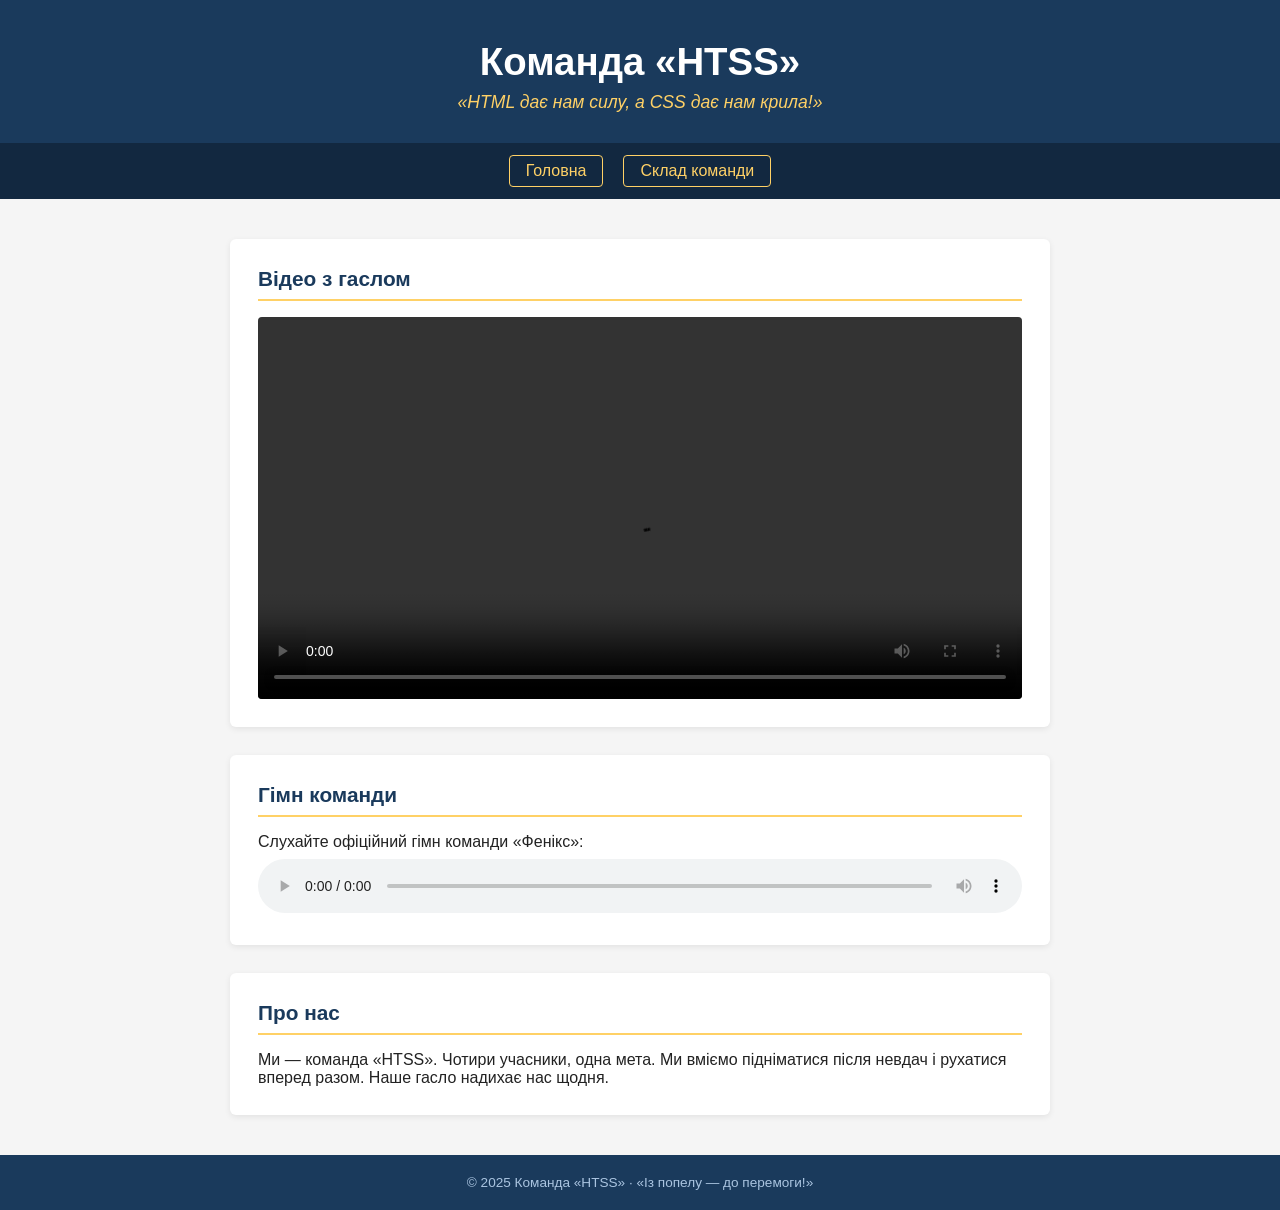
==== index.html @ d0646507 "init" ====
<!DOCTYPE html>
<html lang="uk">
<head>
  <meta charset="UTF-8" />
  <meta name="viewport" content="width=device-width, initial-scale=1.0" />
  <title>Команда «Фенікс»</title>
  <link rel="stylesheet" href="style.css" />
</head>
<body>

  <header>
    <h1>Команда «HTSS»</h1>
    <p class="slogan">«HTML  дає нам силу, а CSS дає нам крила!»</p>
  </header>

  <nav>
    <a href="index.html">Головна</a>
    <a href="team.html">Склад команди</a>
  </nav>

  <main>

    <section>
      <h2>Відео з гаслом</h2>
      <video src="" controls></video>
    </section>

    <section>
      <h2>Гімн команди</h2>
      <p>Слухайте офіційний гімн команди «Фенікс»:</p>
      <audio controls>
        <source src="" type="audio/mpeg" />
        Ваш браузер не підтримує аудіо.
      </audio>
    </section>

    <section>
      <h2>Про нас</h2>
      <p>
        Ми — команда «HTSS». Чотири учасники, одна мета.
        Ми вміємо підніматися після невдач і рухатися вперед разом.
        Наше гасло надихає нас щодня.
      </p>
    </section>

  </main>

  <footer>
    <p>© 2025 Команда «HTSS» · «Із попелу — до перемоги!»</p>
  </footer>

</body>
</html>
---- style.css ----
* {
  margin: 0;
  padding: 0;
  box-sizing: border-box;
}

body {
  font-family: Arial, sans-serif;
  background-color: #f5f5f5;
  color: #222;
}

/* ── Шапка ── */
header {
  background-color: #1a3a5c;
  color: white;
  text-align: center;
  padding: 40px 20px 30px;
}

header h1 {
  font-size: 2.4rem;
  margin-bottom: 8px;
}

header p.slogan {
  font-size: 1.1rem;
  font-style: italic;
  color: #ffd166;
}

/* ── Навігація ── */
nav {
  background-color: #122840;
  display: flex;
  justify-content: center;
  gap: 20px;
  padding: 12px;
}

nav a {
  color: #ffd166;
  text-decoration: none;
  font-size: 1rem;
  padding: 6px 16px;
  border: 1px solid #ffd166;
  border-radius: 4px;
  transition: background 0.2s;
}

nav a:hover {
  background-color: #ffd166;
  color: #122840;
}

/* ── Основний вміст ── */
main {
  max-width: 860px;
  margin: 40px auto;
  padding: 0 20px;
}

/* ── Секції ── */
section {
  background: white;
  border-radius: 6px;
  padding: 28px;
  margin-bottom: 28px;
  box-shadow: 0 2px 6px rgba(0, 0, 0, 0.08);
}

section h2 {
  font-size: 1.3rem;
  color: #1a3a5c;
  margin-bottom: 16px;
  border-bottom: 2px solid #ffd166;
  padding-bottom: 8px;
}

/* ── Відео ── */
video {
  width: 100%;
  border-radius: 4px;
  background: #ddd;
  min-height: 200px;
  display: block;
}

/* ── Аудіо ── */
audio {
  width: 100%;
  margin-top: 8px;
}

/* ── Список учасників ── */
.team-list {
  list-style: none;
  display: flex;
  flex-direction: column;
  gap: 14px;
}

.team-list li {
  background: #f0f6ff;
  border-left: 4px solid #1a3a5c;
  padding: 14px 18px;
  border-radius: 4px;
  font-size: 1rem;
}

.team-list li.captain {
  border-left-color: #ffd166;
  background: #fffbe6;
  font-weight: bold;
}

.team-list li span.badge {
  display: inline-block;
  font-size: 0.72rem;
  background: #ffd166;
  color: #333;
  padding: 2px 8px;
  border-radius: 3px;
  margin-left: 10px;
  font-weight: normal;
  vertical-align: middle;
}

/* ── Підвал ── */
footer {
  text-align: center;
  padding: 20px;
  background: #1a3a5c;
  color: #aac4e0;
  font-size: 0.85rem;
  margin-top: 40px;
}
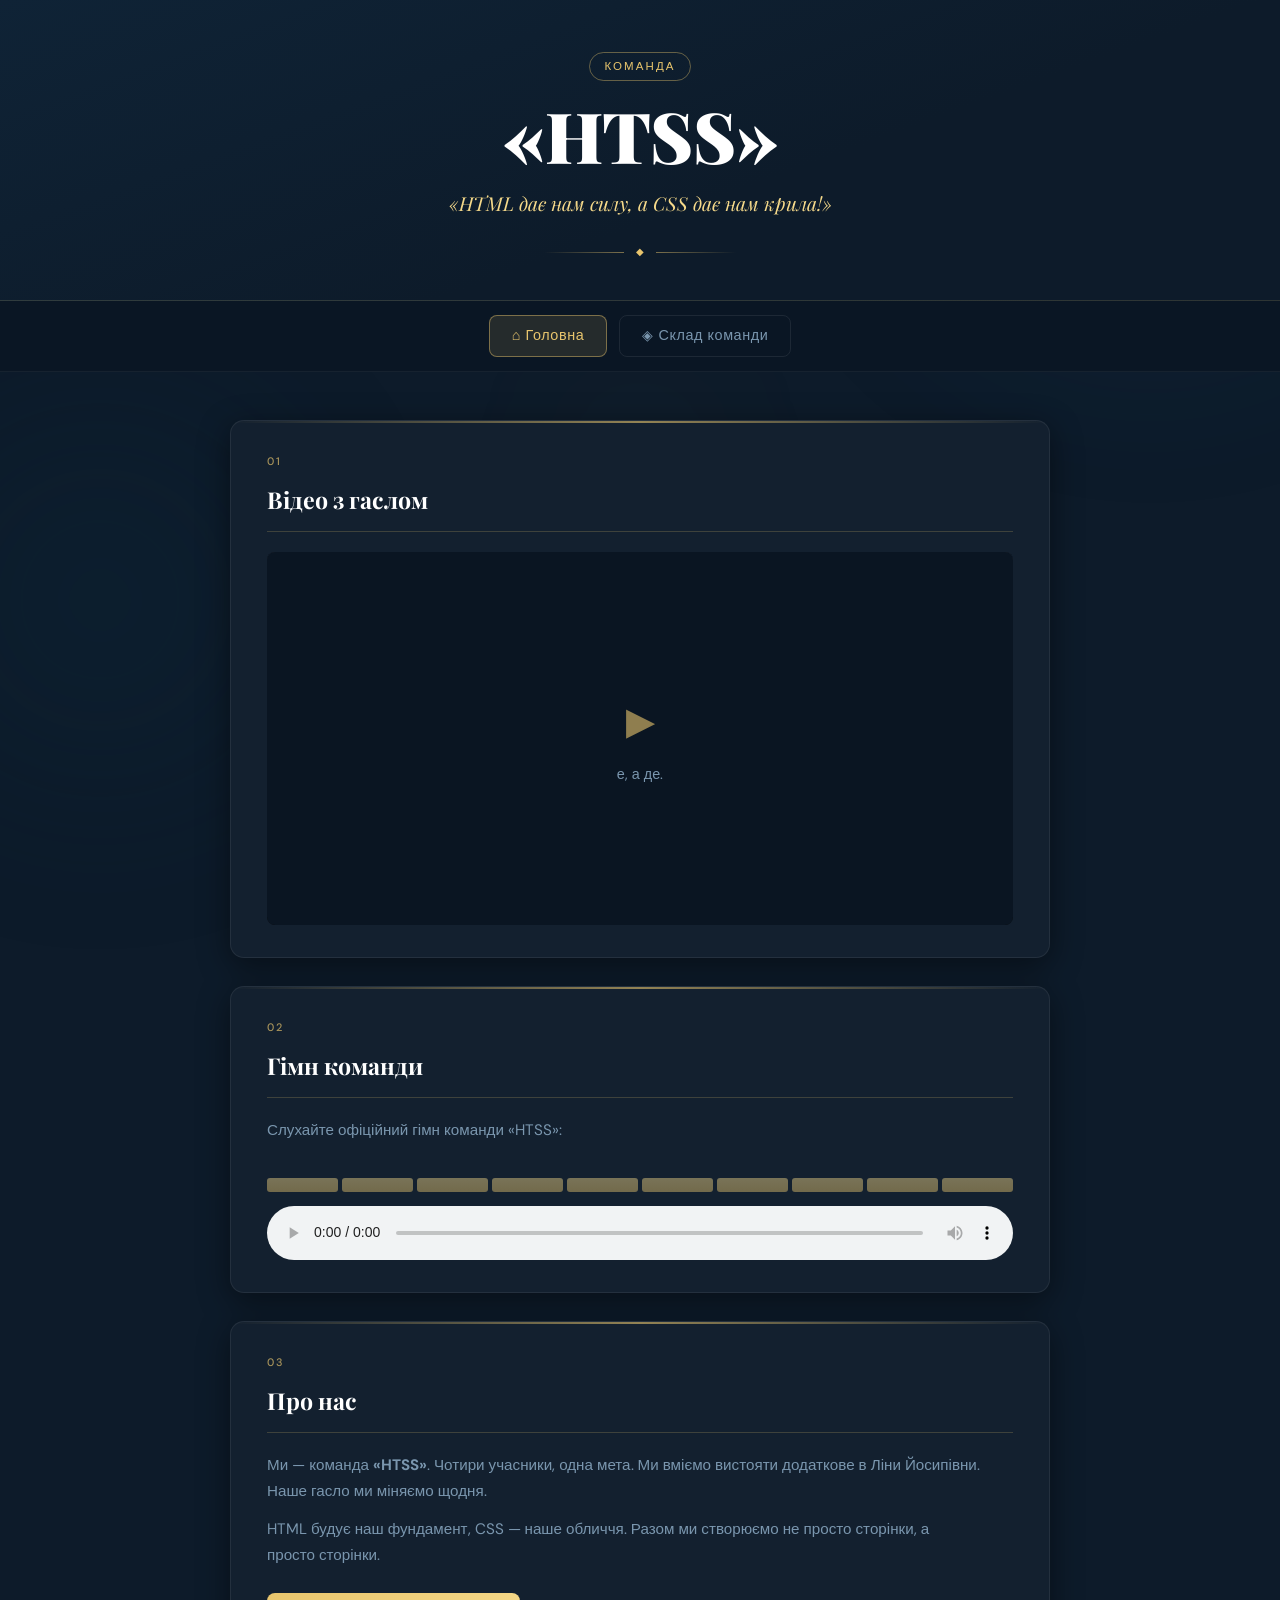
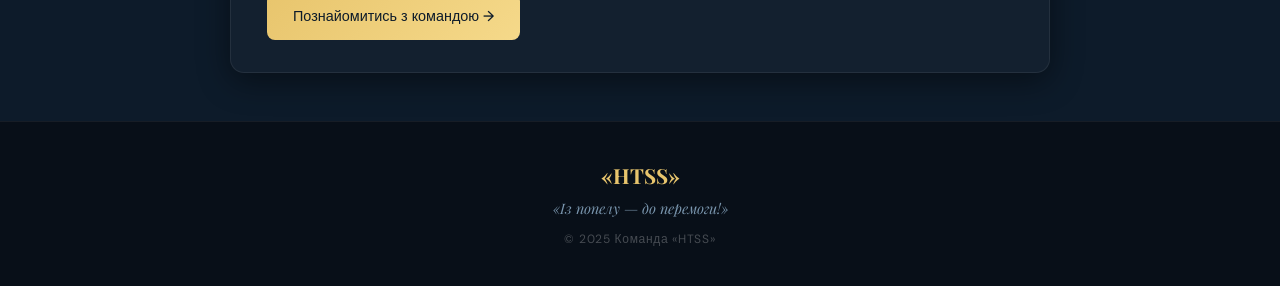
==== commit 3cf03b62: "other design" ====
--- a/index.html
+++ b/index.html
@@ -3,51 +3,103 @@
 <head>
   <meta charset="UTF-8" />
   <meta name="viewport" content="width=device-width, initial-scale=1.0" />
-  <title>Команда «Фенікс»</title>
+  <title>Команда «HTSS»</title>
+  <link rel="preconnect" href="https://fonts.googleapis.com" />
+  <link rel="preconnect" href="https://fonts.gstatic.com" crossorigin />
+  <link href="https://fonts.googleapis.com/css2?family=Playfair+Display:ital,wght@0,700;0,900;1,700&family=DM+Sans:wght@300;400;500&display=swap" rel="stylesheet" />
   <link rel="stylesheet" href="style.css" />
 </head>
 <body>
 
-  <header>
-    <h1>Команда «HTSS»</h1>
-    <p class="slogan">«HTML  дає нам силу, а CSS дає нам крила!»</p>
+  <div class="bg-orb orb-1"></div>
+  <div class="bg-orb orb-2"></div>
+  <div class="bg-orb orb-3"></div>
+
+  <header class="site-header">
+    <div class="header-inner">
+      <div class="header-badge reveal">Команда</div>
+      <h1 class="site-title reveal delay-1">«HTSS»</h1>
+      <p class="slogan reveal delay-2">«HTML дає нам силу, а CSS дає нам крила!»</p>
+      <div class="header-divider reveal delay-3"><span></span><span class="diamond">◆</span><span></span></div>
+    </div>
   </header>
 
-  <nav>
-    <a href="index.html">Головна</a>
-    <a href="team.html">Склад команди</a>
+  <nav class="site-nav reveal delay-3">
+    <a href="index.html" class="nav-link active">⌂ Головна</a>
+    <a href="team.html" class="nav-link">◈ Склад команди</a>
   </nav>
 
-  <main>
+  <main class="site-main">
 
-    <section>
-      <h2>Відео з гаслом</h2>
-      <video src="" controls></video>
+    <section class="card reveal delay-4">
+      <div class="card-label">01</div>
+      <h2 class="section-title">Відео з гаслом</h2>
+      <div class="video-wrapper">
+        <video src="" controls>Ваш браузер не підтримує відео.</video>
+        <div class="video-placeholder" id="vph"><span class="play-icon">▶</span><p>е, а де.</p></div>
+      </div>
     </section>
 
-    <section>
-      <h2>Гімн команди</h2>
-      <p>Слухайте офіційний гімн команди «Фенікс»:</p>
-      <audio controls>
-        <source src="" type="audio/mpeg" />
-        Ваш браузер не підтримує аудіо.
-      </audio>
+    <section class="card reveal delay-5">
+      <div class="card-label">02</div>
+      <h2 class="section-title">Гімн команди</h2>
+      <p class="section-text">Слухайте офіційний гімн команди «HTSS»:</p>
+      <div class="audio-wrapper">
+        <div class="audio-bars" id="audioBars">
+          <span></span><span></span><span></span><span></span><span></span>
+          <span></span><span></span><span></span><span></span><span></span>
+        </div>
+        <audio id="teamAudio" controls>
+          <source src="" type="audio/mpeg" />Ваш браузер не підтримує аудіо.
+        </audio>
+      </div>
     </section>
 
-    <section>
-      <h2>Про нас</h2>
-      <p>
-        Ми — команда «HTSS». Чотири учасники, одна мета.
-        Ми вміємо підніматися після невдач і рухатися вперед разом.
-        Наше гасло надихає нас щодня.
-      </p>
+    <section class="card reveal delay-4">
+      <div class="card-label">03</div>
+      <h2 class="section-title">Про нас</h2>
+      <div class="about-grid">
+        <div class="about-text">
+          <p class="section-text">Ми — команда <strong>«HTSS»</strong>. Чотири учасники, одна мета. Ми вміємо вистояти додаткове в Ліни Йосипівни. Наше гасло ми міняємо щодня.</p>
+          <p class="section-text" style="margin-top:12px">HTML будує наш фундамент, CSS — наше обличчя. Разом ми створюємо не просто сторінки, а просто сторінки.</p>
+        </div>
+        </div>
+      </div>
+      <a href="team.html" class="cta-btn">Познайомитись з командою →</a>
     </section>
 
   </main>
 
-  <footer>
-    <p>© 2025 Команда «HTSS» · «Із попелу — до перемоги!»</p>
+  <footer class="site-footer">
+    <div class="footer-inner">
+      <p class="footer-title">«HTSS»</p>
+      <p class="footer-motto">«Із попелу — до перемоги!»</p>
+      <p class="footer-copy">© 2025 Команда «HTSS»</p>
+    </div>
   </footer>
 
+  <script>
+    const obs = new IntersectionObserver(es => es.forEach(e => {
+      if(e.isIntersecting){e.target.classList.add('visible');obs.unobserve(e.target);}
+    }),{threshold:0.1});
+    document.querySelectorAll('.reveal').forEach(el => obs.observe(el));
+
+    const video = document.querySelector('video');
+    const vph = document.getElementById('vph');
+    if (!video.getAttribute('src') || video.getAttribute('src')==='') vph.style.display='flex';
+    else vph.style.display='none';
+
+    const audio = document.getElementById('teamAudio');
+    const bars  = document.querySelectorAll('#audioBars span');
+    let anim;
+    audio.addEventListener('play', () => {
+      bars.forEach(b => b.classList.add('active'));
+      anim = setInterval(() => bars.forEach(b => b.style.height=(Math.random()*60+20)+'%'), 180);
+    });
+    audio.addEventListener('pause', () => {
+      bars.forEach(b => { b.classList.remove('active'); b.style.height='30%'; });
+      clearInterval(anim);
+    });
+  </script>
 </body>
-</html>
+</html>
--- a/style.css
+++ b/style.css
@@ -1,137 +1,396 @@
-* {
-  margin: 0;
-  padding: 0;
-  box-sizing: border-box;
-}
+/* ═══════════════════════════════════════════
+   HTSS Team Website — style.css
+   ═══════════════════════════════════════════ */
+
+:root {
+  --gold:        #e8c56d;
+  --gold-light:  #f5d98a;
+  --gold-dim:    rgba(232, 197, 109, 0.12);
+  --navy:        #0d1b2a;
+  --navy-mid:    #152536;
+  --navy-light:  #1e3448;
+  --navy-card:   #13202f;
+  --text:        #e2ddd4;
+  --text-muted:  #7a96ae;
+  --radius:      14px;
+  --shadow:      0 8px 32px rgba(0,0,0,0.45);
+  --font-d:      'Playfair Display', Georgia, serif;
+  --font-b:      'DM Sans', 'Segoe UI', sans-serif;
+}
+
+*, *::before, *::after { margin:0; padding:0; box-sizing:border-box; }
+html { scroll-behavior: smooth; }
 
 body {
-  font-family: Arial, sans-serif;
-  background-color: #f5f5f5;
-  color: #222;
-}
-
-/* ── Шапка ── */
-header {
-  background-color: #1a3a5c;
-  color: white;
+  font-family: var(--font-b);
+  background: var(--navy);
+  color: var(--text);
+  min-height: 100vh;
+  overflow-x: hidden;
+  line-height: 1.65;
+}
+
+/* ── Background Orbs ── */
+.bg-orb {
+  position: fixed; border-radius: 50%;
+  filter: blur(90px); pointer-events: none; z-index: 0; opacity: 0.4;
+}
+.orb-1 { width:620px; height:620px; background: radial-gradient(circle, #1a4a6e 0%, transparent 70%); top:-220px; right:-180px; }
+.orb-2 { width:480px; height:480px; background: radial-gradient(circle, #0d2a3e 0%, transparent 70%); bottom:60px; left:-140px; }
+.orb-3 { width:340px; height:340px; background: radial-gradient(circle, rgba(232,197,109,0.07) 0%, transparent 70%); top:50%; left:50%; transform:translate(-50%,-50%); }
+
+/* ── Reveal ── */
+.reveal { opacity:0; transform:translateY(26px); transition: opacity 0.65s ease, transform 0.65s ease; }
+.reveal.visible { opacity:1; transform:translateY(0); }
+.delay-1 { transition-delay:.10s; }
+.delay-2 { transition-delay:.20s; }
+.delay-3 { transition-delay:.30s; }
+.delay-4 { transition-delay:.40s; }
+.delay-5 { transition-delay:.50s; }
+
+/* ══════════════════════
+   HEADER
+══════════════════════ */
+.site-header {
+  position: relative; z-index: 2;
+  background: linear-gradient(160deg, #0f2336 0%, #0d1b2a 60%);
+  border-bottom: 1px solid rgba(232,197,109,0.15);
   text-align: center;
-  padding: 40px 20px 30px;
-}
-
-header h1 {
-  font-size: 2.4rem;
-  margin-bottom: 8px;
-}
-
-header p.slogan {
-  font-size: 1.1rem;
+  padding: 52px 24px 40px;
+}
+.header-inner { max-width: 700px; margin: 0 auto; }
+
+.header-badge {
+  display: inline-block;
+  font-family: var(--font-b);
+  font-size: .72rem;
+  font-weight: 500;
+  letter-spacing: .18em;
+  text-transform: uppercase;
+  color: var(--gold);
+  border: 1px solid rgba(232,197,109,0.4);
+  padding: 4px 14px;
+  border-radius: 20px;
+  margin-bottom: 16px;
+}
+
+.site-title {
+  font-family: var(--font-d);
+  font-size: clamp(2.6rem, 7vw, 4.4rem);
+  font-weight: 900;
+  color: #fff;
+  line-height: 1.1;
+  letter-spacing: -.01em;
+  margin-bottom: 14px;
+}
+
+.slogan {
+  font-family: var(--font-d);
   font-style: italic;
-  color: #ffd166;
-}
-
-/* ── Навігація ── */
-nav {
-  background-color: #122840;
-  display: flex;
-  justify-content: center;
-  gap: 20px;
-  padding: 12px;
-}
-
-nav a {
-  color: #ffd166;
+  font-size: clamp(1rem, 2.5vw, 1.2rem);
+  color: var(--gold-light);
+  margin-bottom: 24px;
+}
+
+.header-divider {
+  display: flex; align-items: center; gap: 12px; justify-content: center;
+}
+.header-divider span:first-child,
+.header-divider span:last-child {
+  display: block; height: 1px; width: 80px;
+  background: linear-gradient(90deg, transparent, rgba(232,197,109,0.5));
+}
+.header-divider span:last-child { transform: scaleX(-1); }
+.diamond { color: var(--gold); font-size: .6rem; }
+
+/* ══════════════════════
+   NAV
+══════════════════════ */
+.site-nav {
+  position: relative; z-index: 2;
+  background: #0a1624;
+  display: flex; justify-content: center; gap: 12px;
+  padding: 14px 20px;
+  border-bottom: 1px solid rgba(255,255,255,0.05);
+}
+
+.nav-link {
+  font-family: var(--font-b);
+  font-size: .9rem; font-weight: 500;
+  color: var(--text-muted);
   text-decoration: none;
-  font-size: 1rem;
-  padding: 6px 16px;
-  border: 1px solid #ffd166;
-  border-radius: 4px;
-  transition: background 0.2s;
-}
-
-nav a:hover {
-  background-color: #ffd166;
-  color: #122840;
-}
-
-/* ── Основний вміст ── */
-main {
-  max-width: 860px;
-  margin: 40px auto;
+  padding: 8px 22px;
+  border: 1px solid rgba(255,255,255,0.08);
+  border-radius: 8px;
+  transition: all .2s ease;
+  letter-spacing: .04em;
+}
+.nav-link:hover { color: var(--gold); border-color: rgba(232,197,109,0.35); background: var(--gold-dim); }
+.nav-link.active { color: var(--gold); border-color: rgba(232,197,109,0.45); background: var(--gold-dim); }
+
+/* ══════════════════════
+   MAIN / CARDS
+══════════════════════ */
+.site-main {
+  position: relative; z-index: 1;
+  max-width: 860px; margin: 48px auto;
   padding: 0 20px;
 }
 
-/* ── Секції ── */
-section {
-  background: white;
-  border-radius: 6px;
-  padding: 28px;
+.card {
+  background: var(--navy-card);
+  border: 1px solid rgba(255,255,255,0.07);
+  border-radius: var(--radius);
+  padding: 32px 36px;
   margin-bottom: 28px;
-  box-shadow: 0 2px 6px rgba(0, 0, 0, 0.08);
-}
-
-section h2 {
-  font-size: 1.3rem;
-  color: #1a3a5c;
-  margin-bottom: 16px;
-  border-bottom: 2px solid #ffd166;
-  padding-bottom: 8px;
-}
-
-/* ── Відео ── */
-video {
-  width: 100%;
-  border-radius: 4px;
-  background: #ddd;
-  min-height: 200px;
+  box-shadow: var(--shadow);
+  position: relative; overflow: hidden;
+}
+.card::before {
+  content: '';
+  position: absolute; top:0; left:0; right:0; height:2px;
+  background: linear-gradient(90deg, transparent, var(--gold), transparent);
+  opacity: .6;
+}
+
+.card-label {
+  font-size: .68rem; font-weight: 500; letter-spacing: .2em;
+  color: var(--gold); opacity: .7;
+  margin-bottom: 10px; text-transform: uppercase;
+}
+
+.section-title {
+  font-family: var(--font-d);
+  font-size: 1.45rem; font-weight: 700;
+  color: #fff;
+  margin-bottom: 20px;
+  padding-bottom: 12px;
+  border-bottom: 1px solid rgba(232,197,109,0.2);
+}
+
+.section-text {
+  font-size: .95rem; color: var(--text-muted); line-height: 1.7;
+}
+
+/* ── Video ── */
+.video-wrapper { position: relative; border-radius: 8px; overflow: hidden; background: #0a1522; min-height: 220px; }
+video { width: 100%; display: block; border-radius: 8px; min-height: 220px; }
+.video-placeholder {
+  position: absolute; inset:0;
+  display: flex; flex-direction: column; align-items: center; justify-content: center;
+  gap: 10px; background: #0a1522; color: var(--text-muted);
+  font-size: .9rem;
+}
+.play-icon { font-size: 2.4rem; color: var(--gold); opacity: .6; }
+
+/* ── Audio ── */
+.audio-wrapper { display: flex; flex-direction: column; gap: 14px; }
+.audio-bars { display: flex; align-items: flex-end; gap: 4px; height: 48px; }
+.audio-bars span {
+  flex: 1; height: 30%; min-height: 4px;
+  background: linear-gradient(to top, var(--gold), var(--gold-light));
+  border-radius: 3px;
+  transition: height .18s ease;
+  opacity: .45;
+}
+.audio-bars span.active { opacity: 1; }
+audio { width: 100%; accent-color: var(--gold); }
+
+/* ── About ── */
+.about-grid { display: grid; grid-template-columns: 1fr auto; gap: 32px; align-items: center; margin-bottom: 24px; }
+@media (max-width: 580px) { .about-grid { grid-template-columns: 1fr; } }
+
+.about-stats { display: flex; gap: 20px; }
+.stat { display: flex; flex-direction: column; align-items: center; gap: 2px; }
+.stat-num { font-family: var(--font-d); font-size: 2rem; font-weight: 700; color: var(--gold); line-height: 1; }
+.stat-label { font-size: .7rem; letter-spacing: .1em; text-transform: uppercase; color: var(--text-muted); }
+
+.cta-btn {
+  display: inline-block;
+  background: linear-gradient(135deg, var(--gold), var(--gold-light));
+  color: #0d1b2a;
+  font-family: var(--font-b); font-weight: 500; font-size: .9rem;
+  text-decoration: none;
+  padding: 12px 26px; border-radius: 8px;
+  transition: opacity .2s, transform .2s;
+}
+.cta-btn:hover { opacity: .88; transform: translateY(-1px); }
+
+/* ══════════════════════
+   TEAM PAGE
+══════════════════════ */
+.team-section {
+  position: relative; z-index: 1;
+  max-width: 1000px; margin: 48px auto;
+  padding: 0 20px 60px;
+}
+
+.team-header { text-align: center; margin-bottom: 48px; }
+
+.section-title-lg {
+  font-family: var(--font-d);
+  font-size: clamp(1.9rem, 5vw, 2.8rem);
+  font-weight: 700; color: #fff;
+  margin-bottom: 10px;
+}
+
+.team-subtitle {
+  font-family: var(--font-d);
+  font-style: italic; font-size: 1.05rem;
+  color: var(--gold); opacity: .8;
+}
+
+/* ── Team Grid ── */
+.team-grid {
+  display: grid;
+  grid-template-columns: repeat(auto-fit, minmax(220px, 1fr));
+  gap: 24px;
+}
+
+/* ── Member Card ── */
+.member-card {
+  background: var(--navy-card);
+  border: 1px solid rgba(255,255,255,0.07);
+  border-radius: var(--radius);
+  padding: 30px 24px 24px;
+  display: flex; flex-direction: column; align-items: center; gap: 18px;
+  box-shadow: var(--shadow);
+  position: relative; overflow: hidden;
+  transition: transform .25s ease, box-shadow .25s ease;
+  text-align: center;
+}
+.member-card::before {
+  content: '';
+  position: absolute; top:0; left:0; right:0; height:2px;
+  background: linear-gradient(90deg, transparent, rgba(255,255,255,0.12), transparent);
+}
+.member-card:hover {
+  transform: translateY(-4px);
+  box-shadow: 0 16px 48px rgba(0,0,0,0.5);
+}
+
+/* Captain highlight */
+.captain-card {
+  border-color: rgba(232,197,109,0.3);
+  background: linear-gradient(170deg, #1a2638 0%, var(--navy-card) 100%);
+}
+.captain-card::before {
+  background: linear-gradient(90deg, transparent, var(--gold), transparent);
+  opacity: .5;
+}
+
+.captain-crown {
+  position: absolute; top: 14px; right: 14px;
+  font-size: .68rem; font-weight: 500; letter-spacing: .08em;
+  color: #0d1b2a;
+  background: var(--gold);
+  padding: 3px 10px; border-radius: 20px;
+}
+
+/* ── Avatar ── */
+.avatar-container {
+  position: relative;
+  width: 100px; height: 100px;
+  border-radius: 50%;
+  flex-shrink: 0;
+}
+
+.avatar-img {
+  width: 100px; height: 100px;
+  border-radius: 50%;
+  object-fit: cover;
+  object-position: center top;
+  border: 2px solid rgba(232,197,109,0.35);
   display: block;
 }
 
-/* ── Аудіо ── */
-audio {
-  width: 100%;
-  margin-top: 8px;
-}
-
-/* ── Список учасників ── */
-.team-list {
-  list-style: none;
-  display: flex;
-  flex-direction: column;
-  gap: 14px;
-}
-
-.team-list li {
-  background: #f0f6ff;
-  border-left: 4px solid #1a3a5c;
-  padding: 14px 18px;
-  border-radius: 4px;
-  font-size: 1rem;
-}
-
-.team-list li.captain {
-  border-left-color: #ffd166;
-  background: #fffbe6;
-  font-weight: bold;
-}
-
-.team-list li span.badge {
+/* Fallback circle with initials */
+.avatar-fallback {
+  width: 100px; height: 100px;
+  border-radius: 50%;
+  background: linear-gradient(135deg, var(--navy-light), #1e3a5c);
+  border: 2px solid rgba(232,197,109,0.35);
+  display: flex; align-items: center; justify-content: center;
+  font-family: var(--font-d);
+  font-size: 1.6rem; font-weight: 700;
+  color: var(--gold);
+  letter-spacing: .03em;
+  user-select: none;
+}
+
+.captain-card .avatar-img,
+.captain-card .avatar-fallback {
+  border-color: var(--gold);
+  box-shadow: 0 0 18px rgba(232,197,109,0.25);
+}
+
+/* ── Member Info ── */
+.member-info { width: 100%; }
+
+.member-name {
+  font-family: var(--font-d);
+  font-size: 1.1rem; font-weight: 700;
+  color: #fff; margin-bottom: 6px;
+}
+
+.member-role {
+  display: flex; align-items: center; justify-content: center; gap: 6px;
+  font-size: .78rem; color: var(--gold); margin-bottom: 10px;
+  letter-spacing: .04em;
+}
+.role-dot {
+  width: 5px; height: 5px; border-radius: 50%;
+  background: var(--gold); flex-shrink: 0;
+}
+
+.member-desc {
+  font-size: .82rem; color: var(--text-muted); line-height: 1.6;
+}
+
+.member-tag {
   display: inline-block;
-  font-size: 0.72rem;
-  background: #ffd166;
-  color: #333;
-  padding: 2px 8px;
-  border-radius: 3px;
-  margin-left: 10px;
-  font-weight: normal;
-  vertical-align: middle;
-}
-
-/* ── Підвал ── */
-footer {
+  font-size: .65rem; font-weight: 500; letter-spacing: .14em; text-transform: uppercase;
+  color: var(--text-muted);
+  border: 1px solid rgba(255,255,255,0.1);
+  padding: 3px 12px; border-radius: 20px;
+  margin-top: 4px;
+}
+.captain-card .member-tag {
+  color: var(--gold); border-color: rgba(232,197,109,0.3);
+}
+
+/* ══════════════════════
+   FOOTER
+══════════════════════ */
+.site-footer {
+  position: relative; z-index: 1;
+  background: #080f18;
+  border-top: 1px solid rgba(255,255,255,0.06);
   text-align: center;
-  padding: 20px;
-  background: #1a3a5c;
-  color: #aac4e0;
-  font-size: 0.85rem;
-  margin-top: 40px;
-}
+  padding: 36px 20px;
+}
+.footer-title {
+  font-family: var(--font-d);
+  font-size: 1.3rem; font-weight: 700; color: var(--gold);
+  margin-bottom: 4px;
+}
+.footer-motto {
+  font-family: var(--font-d);
+  font-style: italic; font-size: .9rem;
+  color: var(--text-muted); margin-bottom: 10px;
+}
+.footer-copy {
+  font-size: .75rem; color: rgba(255,255,255,0.25);
+  letter-spacing: .06em;
+}
+
+/* ══════════════════════
+   RESPONSIVE
+══════════════════════ */
+@media (max-width: 600px) {
+  .card { padding: 24px 20px; }
+  .team-grid { grid-template-columns: 1fr 1fr; }
+}
+@media (max-width: 400px) {
+  .team-grid { grid-template-columns: 1fr; }
+}
